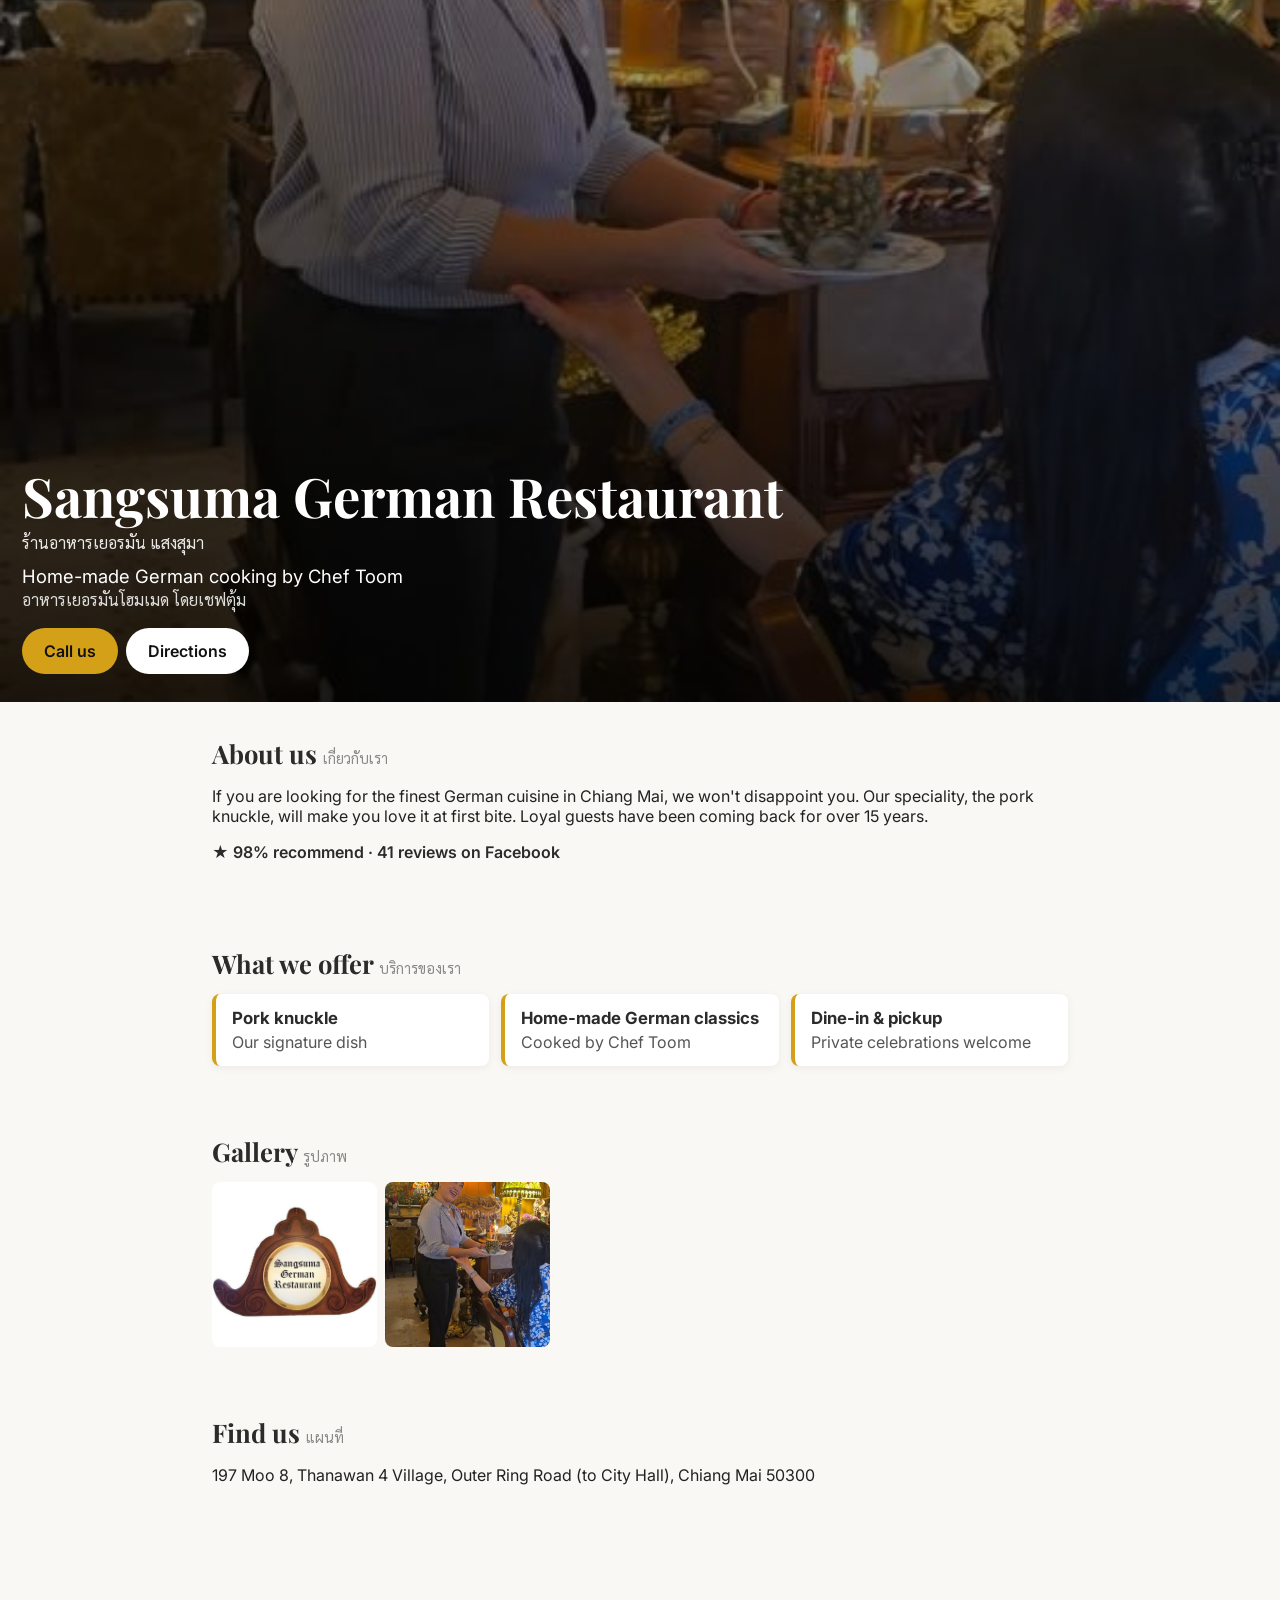
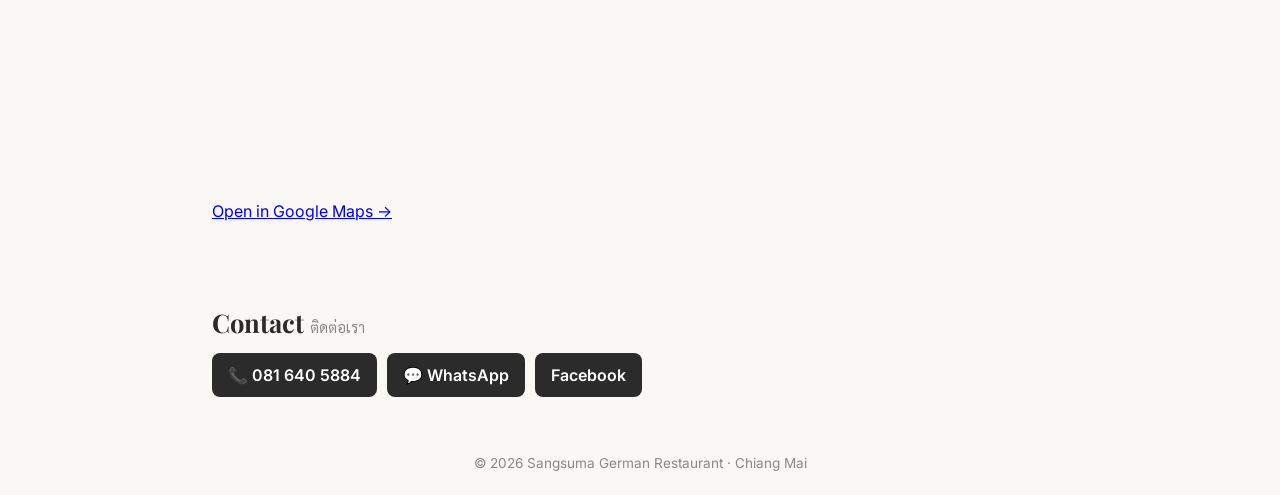
==== index.html @ 64b13a7c "Draft site" ====
<!doctype html><html lang="en"><head><meta charset="utf-8"><meta name="viewport" content="width=device-width,initial-scale=1">
<title>Sangsuma German Restaurant | Chiang Mai</title><meta name="description" content="Home-made German cooking by Chef Toom — 197 Moo 8, Thanawan 4 Village, Outer Ring Road (to City Hall), Chiang Mai 50300">
<meta property="og:title" content="Sangsuma German Restaurant"><meta property="og:description" content="Home-made German cooking by Chef Toom"><meta property="og:image" content="img/p0.jpg">
<link href="https://fonts.googleapis.com/css2?family=Playfair+Display:wght@700&family=Inter:wght@400;600&family=Sarabun&display=swap" rel="stylesheet">
<style>:root{--a:#2b2b2b;--b:#d4a017}*{box-sizing:border-box}body{margin:0;font-family:Inter,Sarabun,sans-serif;color:#222;background:#faf8f4;padding-bottom:70px}
.hero{min-height:78vh;display:flex;flex-direction:column;justify-content:flex-end;padding:28px 22px;color:#fff;background:linear-gradient(180deg,rgba(0,0,0,.35),rgba(0,0,0,.75)),url(img/p0.jpg) center/cover}
.hero h1{font-family:'Playfair Display',serif;font-size:2.3rem;margin:0 0 6px;line-height:1.1}.hero .th{font-family:Sarabun;opacity:.9;margin:0 0 12px}.hero .tag{font-size:1.15rem;margin:0}.hero .tagth{font-family:Sarabun;opacity:.85;margin:2px 0 18px}
.cta{display:inline-block;background:var(--b);color:#111;font-weight:600;padding:13px 22px;border-radius:30px;text-decoration:none;margin-right:8px}
section{padding:34px 22px;max-width:900px;margin:auto}h2{font-family:'Playfair Display',serif;color:var(--a);font-size:1.6rem;margin:0 0 14px}h2 small{font-family:Sarabun;font-size:.9rem;color:#888;font-weight:400}
.cards{display:grid;gap:12px;grid-template-columns:repeat(auto-fit,minmax(220px,1fr))}.card{background:#fff;border-left:4px solid var(--b);padding:14px 16px;border-radius:8px;box-shadow:0 2px 8px rgba(0,0,0,.06)}.card h3{margin:0 0 4px;font-size:1.05rem;color:var(--a)}.card p{margin:0;color:#555}
.gal{display:grid;grid-template-columns:repeat(auto-fill,minmax(150px,1fr));gap:8px}.gal img{width:100%;aspect-ratio:1;object-fit:cover;border-radius:8px}
.big{font-size:1.2rem;font-weight:600}.rating{color:var(--a);font-weight:600}blockquote{font-style:italic;border-left:3px solid var(--b);margin:14px 0;padding:4px 14px}cite{display:block;font-size:.85rem;color:#777}
.btns{display:flex;flex-wrap:wrap;gap:10px}.btn{background:var(--a);color:#fff;text-decoration:none;padding:12px 16px;border-radius:8px;font-weight:600;word-break:break-all}
iframe{width:100%;height:280px;border:0;border-radius:10px}footer{text-align:center;color:#888;font-size:.85rem;padding:24px}
.bar{position:fixed;bottom:0;left:0;right:0;display:flex;background:var(--a);z-index:9}.bar a{flex:1;text-align:center;color:#fff;text-decoration:none;padding:15px 4px;font-weight:600;border-right:1px solid rgba(255,255,255,.2)}
@media(min-width:800px){.bar{display:none}body{padding-bottom:0}.hero h1{font-size:3.4rem}}</style></head><body>
<header class="hero"><h1>Sangsuma German Restaurant</h1><p class="th">ร้านอาหารเยอรมัน แสงสุมา</p><p class="tag">Home-made German cooking by Chef Toom</p><p class="tagth">อาหารเยอรมันโฮมเมด โดยเชฟตุ้ม</p>
<div><a class="cta" href="tel:0816405884">Call us</a><a class="cta" style="background:#fff" href="https://www.google.com/maps/search/?api=1&query=Sangsuma%20German%20Restaurant%2C%20197%20Moo%208%2C%20Thanawan%204%20Village%2C%20Outer%20Ring%20Road%20%28to%20City%20Hall%29%2C%20Chiang%20Mai%2050300">Directions</a></div></header>
<section><h2>About us <small>เกี่ยวกับเรา</small></h2><p>If you are looking for the finest German cuisine in Chiang Mai, we won&#x27;t disappoint you. Our speciality, the pork knuckle, will make you love it at first bite. Loyal guests have been coming back for over 15 years.</p><p class="rating">★ 98% recommend · 41 reviews on Facebook</p></section>
<section><h2>What we offer <small>บริการของเรา</small></h2><div class="cards"><div class="card"><h3>Pork knuckle</h3><p>Our signature dish</p></div><div class="card"><h3>Home-made German classics</h3><p>Cooked by Chef Toom</p></div><div class="card"><h3>Dine-in &amp; pickup</h3><p>Private celebrations welcome</p></div></div></section>
<section><h2>Gallery <small>รูปภาพ</small></h2><div class="gal"><img src="img/og.jpg" alt="Sangsuma German Restaurant" loading="lazy"><img src="img/p0.jpg" alt="Sangsuma German Restaurant" loading="lazy"></div></section>

<section><h2>Find us <small>แผนที่</small></h2><p>197 Moo 8, Thanawan 4 Village, Outer Ring Road (to City Hall), Chiang Mai 50300</p><iframe loading="lazy" src="https://www.google.com/maps?q=Sangsuma%20German%20Restaurant%2C%20197%20Moo%208%2C%20Thanawan%204%20Village%2C%20Outer%20Ring%20Road%20%28to%20City%20Hall%29%2C%20Chiang%20Mai%2050300&output=embed"></iframe><p><a href="https://www.google.com/maps/search/?api=1&query=Sangsuma%20German%20Restaurant%2C%20197%20Moo%208%2C%20Thanawan%204%20Village%2C%20Outer%20Ring%20Road%20%28to%20City%20Hall%29%2C%20Chiang%20Mai%2050300">Open in Google Maps →</a></p></section>
<section><h2>Contact <small>ติดต่อเรา</small></h2><div class="btns"><a class="btn" href="tel:0816405884">📞 081 640 5884</a><a class="btn" href="https://wa.me/66816405884">💬 WhatsApp</a><a class="btn" href="https://www.facebook.com/478292445659558">Facebook</a></div></section>
<footer>© 2026 Sangsuma German Restaurant · Chiang Mai</footer>
<nav class="bar"><a href="tel:0816405884">📞 Call</a><a href="https://wa.me/66816405884">💬 WhatsApp</a><a href="https://www.google.com/maps/search/?api=1&query=Sangsuma%20German%20Restaurant%2C%20197%20Moo%208%2C%20Thanawan%204%20Village%2C%20Outer%20Ring%20Road%20%28to%20City%20Hall%29%2C%20Chiang%20Mai%2050300">📍 Map</a></nav></body></html>
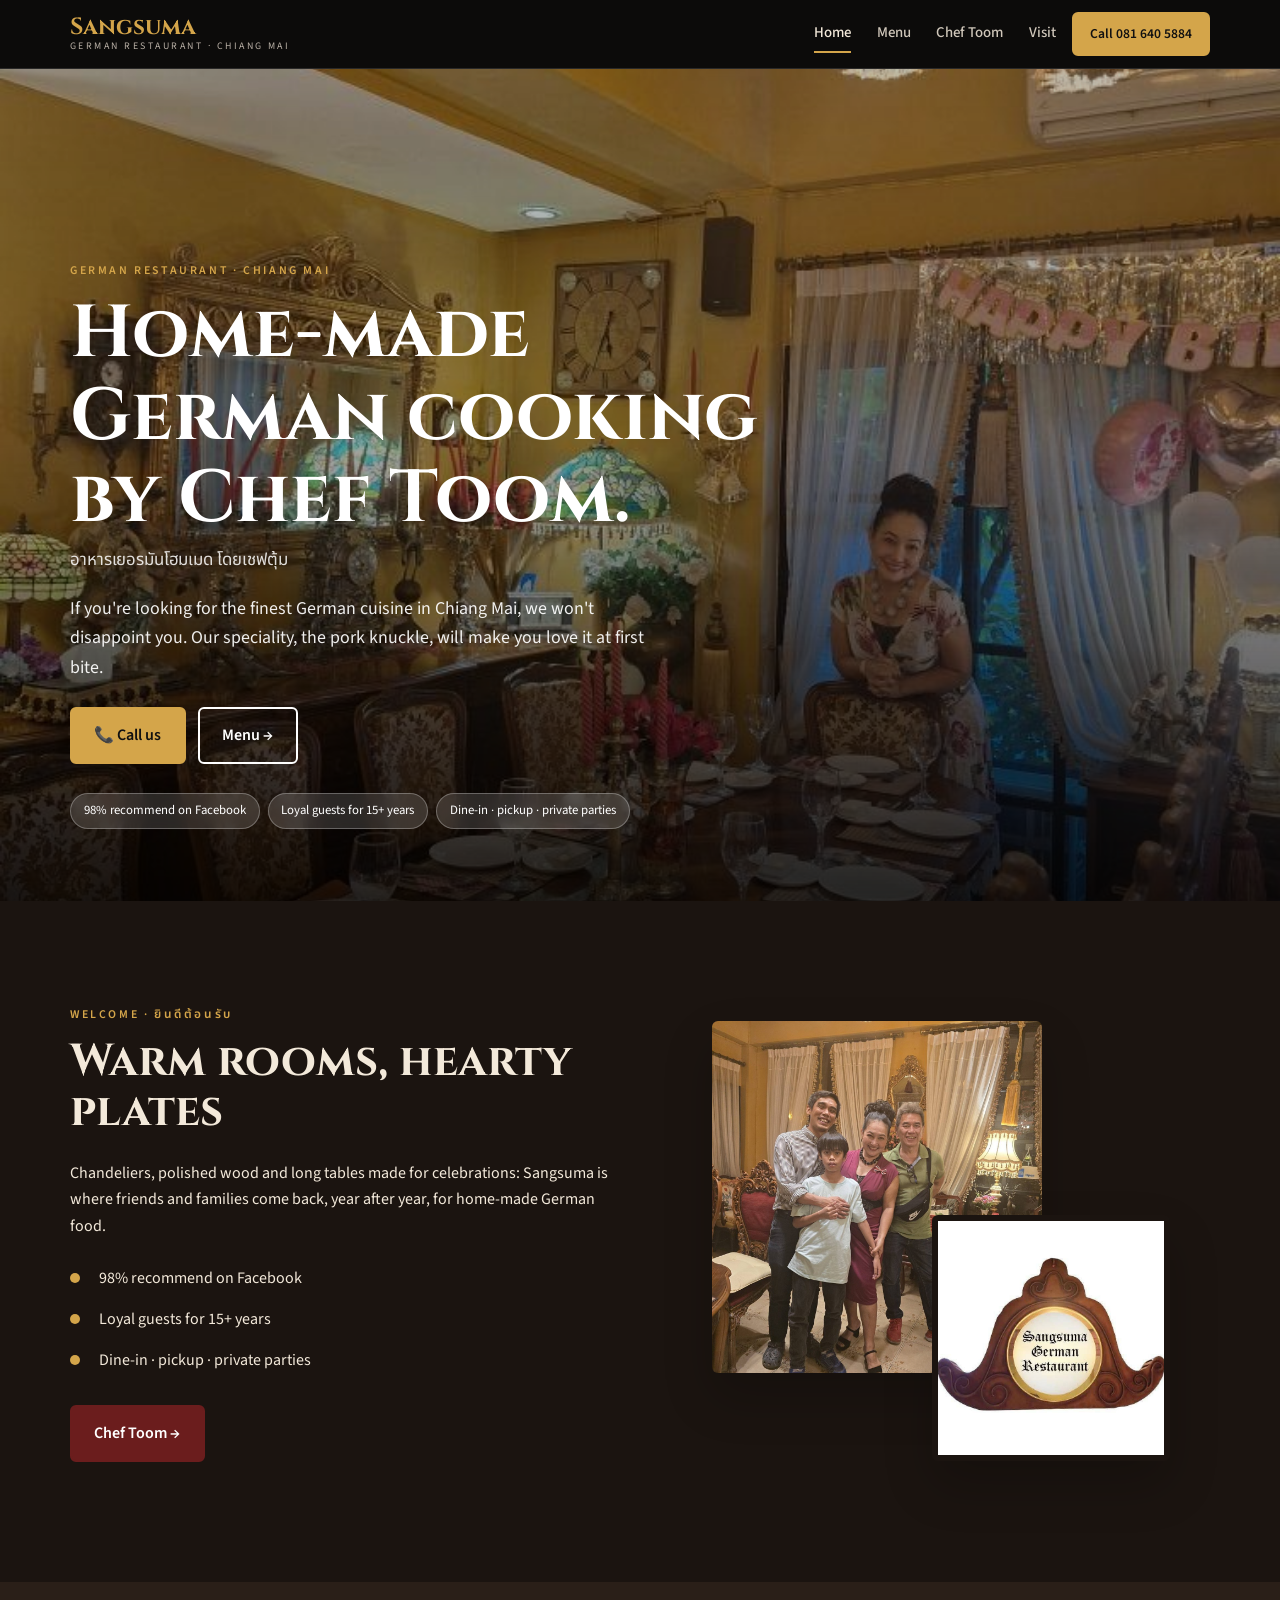
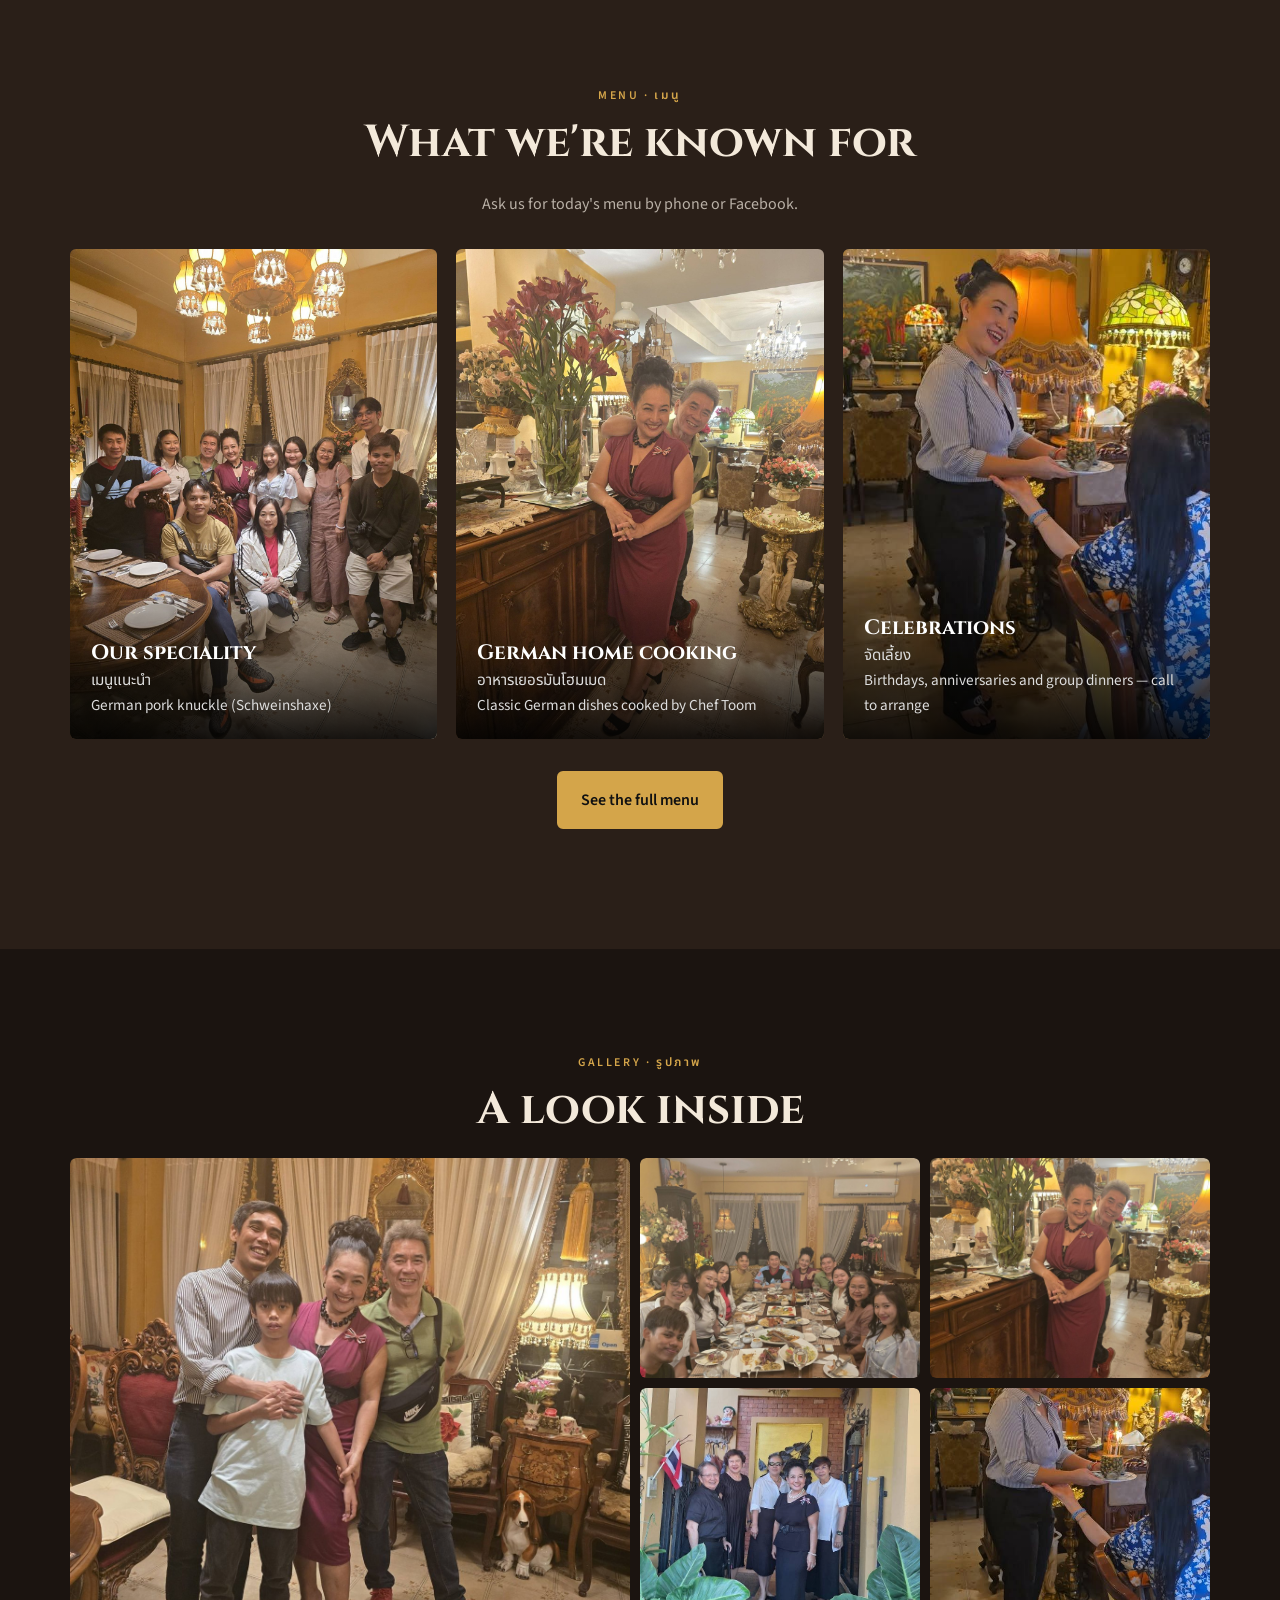
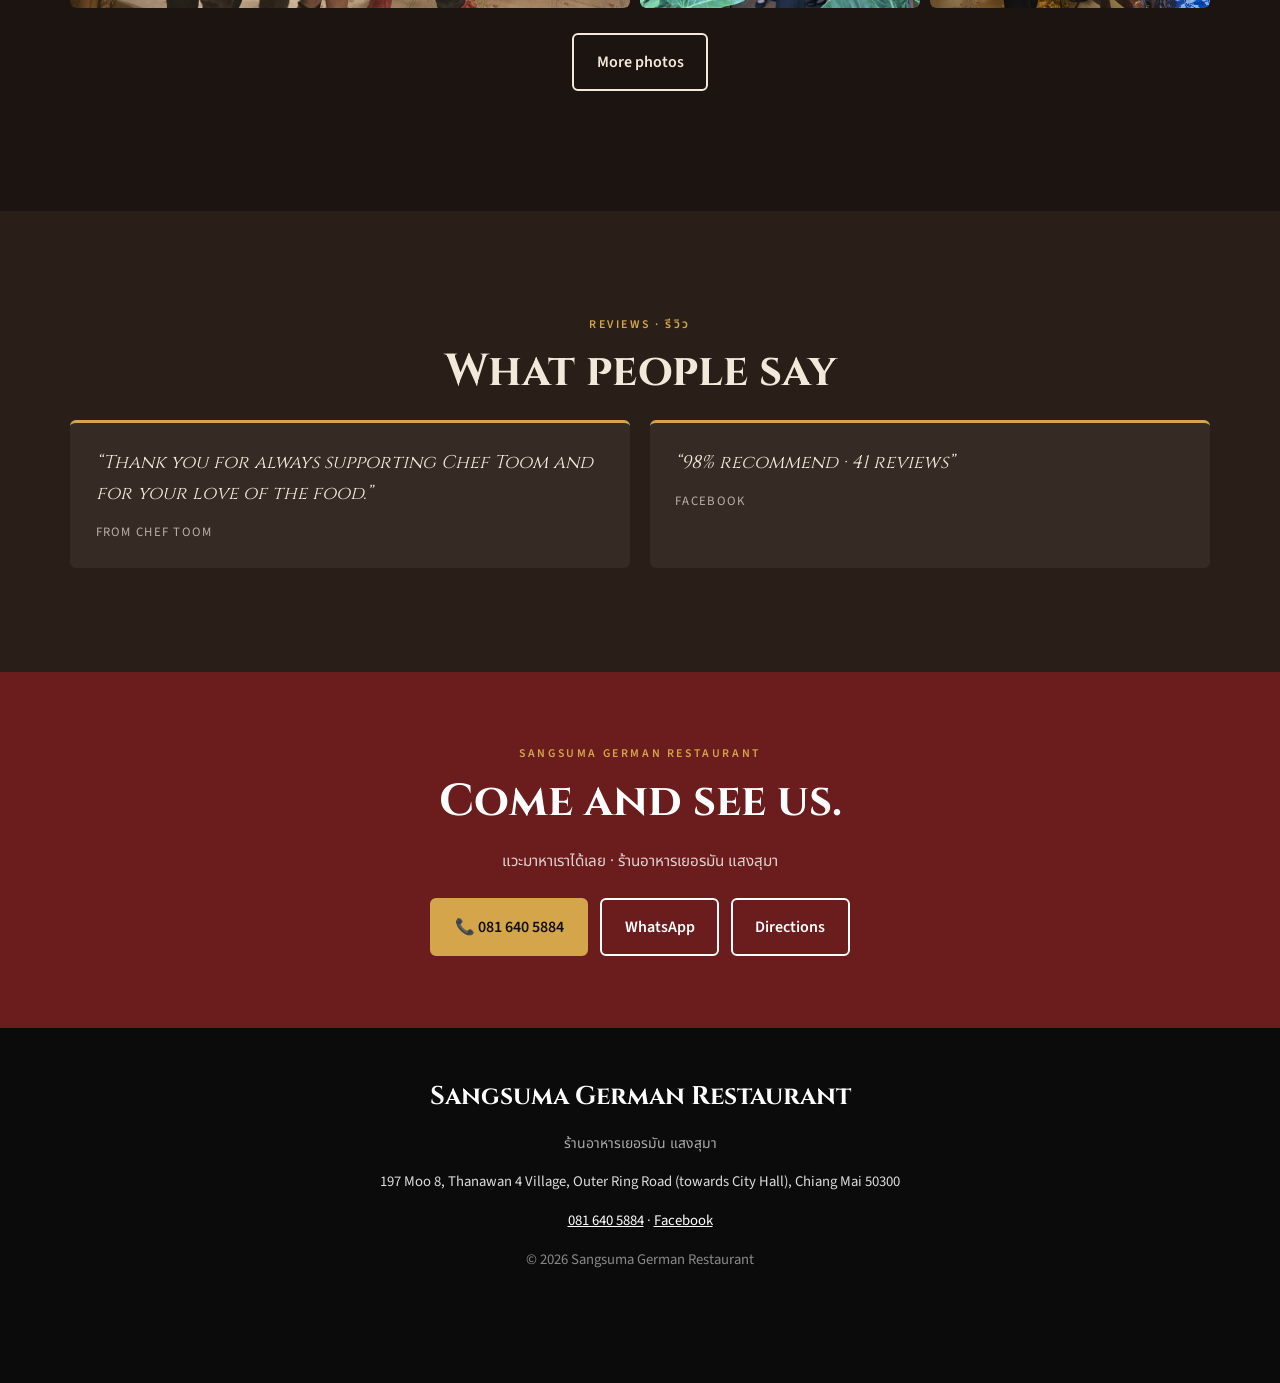
==== commit fe7c34c1: "v2: multi-page bespoke draft" ====
--- a/index.html
+++ b/index.html
@@ -1,26 +1,17 @@
 <!doctype html><html lang="en"><head><meta charset="utf-8"><meta name="viewport" content="width=device-width,initial-scale=1">
-<title>Sangsuma German Restaurant | Chiang Mai</title><meta name="description" content="Home-made German cooking by Chef Toom — 197 Moo 8, Thanawan 4 Village, Outer Ring Road (to City Hall), Chiang Mai 50300">
-<meta property="og:title" content="Sangsuma German Restaurant"><meta property="og:description" content="Home-made German cooking by Chef Toom"><meta property="og:image" content="img/p0.jpg">
-<link href="https://fonts.googleapis.com/css2?family=Playfair+Display:wght@700&family=Inter:wght@400;600&family=Sarabun&display=swap" rel="stylesheet">
-<style>:root{--a:#2b2b2b;--b:#d4a017}*{box-sizing:border-box}body{margin:0;font-family:Inter,Sarabun,sans-serif;color:#222;background:#faf8f4;padding-bottom:70px}
-.hero{min-height:78vh;display:flex;flex-direction:column;justify-content:flex-end;padding:28px 22px;color:#fff;background:linear-gradient(180deg,rgba(0,0,0,.35),rgba(0,0,0,.75)),url(img/p0.jpg) center/cover}
-.hero h1{font-family:'Playfair Display',serif;font-size:2.3rem;margin:0 0 6px;line-height:1.1}.hero .th{font-family:Sarabun;opacity:.9;margin:0 0 12px}.hero .tag{font-size:1.15rem;margin:0}.hero .tagth{font-family:Sarabun;opacity:.85;margin:2px 0 18px}
-.cta{display:inline-block;background:var(--b);color:#111;font-weight:600;padding:13px 22px;border-radius:30px;text-decoration:none;margin-right:8px}
-section{padding:34px 22px;max-width:900px;margin:auto}h2{font-family:'Playfair Display',serif;color:var(--a);font-size:1.6rem;margin:0 0 14px}h2 small{font-family:Sarabun;font-size:.9rem;color:#888;font-weight:400}
-.cards{display:grid;gap:12px;grid-template-columns:repeat(auto-fit,minmax(220px,1fr))}.card{background:#fff;border-left:4px solid var(--b);padding:14px 16px;border-radius:8px;box-shadow:0 2px 8px rgba(0,0,0,.06)}.card h3{margin:0 0 4px;font-size:1.05rem;color:var(--a)}.card p{margin:0;color:#555}
-.gal{display:grid;grid-template-columns:repeat(auto-fill,minmax(150px,1fr));gap:8px}.gal img{width:100%;aspect-ratio:1;object-fit:cover;border-radius:8px}
-.big{font-size:1.2rem;font-weight:600}.rating{color:var(--a);font-weight:600}blockquote{font-style:italic;border-left:3px solid var(--b);margin:14px 0;padding:4px 14px}cite{display:block;font-size:.85rem;color:#777}
-.btns{display:flex;flex-wrap:wrap;gap:10px}.btn{background:var(--a);color:#fff;text-decoration:none;padding:12px 16px;border-radius:8px;font-weight:600;word-break:break-all}
-iframe{width:100%;height:280px;border:0;border-radius:10px}footer{text-align:center;color:#888;font-size:.85rem;padding:24px}
-.bar{position:fixed;bottom:0;left:0;right:0;display:flex;background:var(--a);z-index:9}.bar a{flex:1;text-align:center;color:#fff;text-decoration:none;padding:15px 4px;font-weight:600;border-right:1px solid rgba(255,255,255,.2)}
-@media(min-width:800px){.bar{display:none}body{padding-bottom:0}.hero h1{font-size:3.4rem}}</style></head><body>
-<header class="hero"><h1>Sangsuma German Restaurant</h1><p class="th">ร้านอาหารเยอรมัน แสงสุมา</p><p class="tag">Home-made German cooking by Chef Toom</p><p class="tagth">อาหารเยอรมันโฮมเมด โดยเชฟตุ้ม</p>
-<div><a class="cta" href="tel:0816405884">Call us</a><a class="cta" style="background:#fff" href="https://www.google.com/maps/search/?api=1&query=Sangsuma%20German%20Restaurant%2C%20197%20Moo%208%2C%20Thanawan%204%20Village%2C%20Outer%20Ring%20Road%20%28to%20City%20Hall%29%2C%20Chiang%20Mai%2050300">Directions</a></div></header>
-<section><h2>About us <small>เกี่ยวกับเรา</small></h2><p>If you are looking for the finest German cuisine in Chiang Mai, we won&#x27;t disappoint you. Our speciality, the pork knuckle, will make you love it at first bite. Loyal guests have been coming back for over 15 years.</p><p class="rating">★ 98% recommend · 41 reviews on Facebook</p></section>
-<section><h2>What we offer <small>บริการของเรา</small></h2><div class="cards"><div class="card"><h3>Pork knuckle</h3><p>Our signature dish</p></div><div class="card"><h3>Home-made German classics</h3><p>Cooked by Chef Toom</p></div><div class="card"><h3>Dine-in &amp; pickup</h3><p>Private celebrations welcome</p></div></div></section>
-<section><h2>Gallery <small>รูปภาพ</small></h2><div class="gal"><img src="img/og.jpg" alt="Sangsuma German Restaurant" loading="lazy"><img src="img/p0.jpg" alt="Sangsuma German Restaurant" loading="lazy"></div></section>
-
-<section><h2>Find us <small>แผนที่</small></h2><p>197 Moo 8, Thanawan 4 Village, Outer Ring Road (to City Hall), Chiang Mai 50300</p><iframe loading="lazy" src="https://www.google.com/maps?q=Sangsuma%20German%20Restaurant%2C%20197%20Moo%208%2C%20Thanawan%204%20Village%2C%20Outer%20Ring%20Road%20%28to%20City%20Hall%29%2C%20Chiang%20Mai%2050300&output=embed"></iframe><p><a href="https://www.google.com/maps/search/?api=1&query=Sangsuma%20German%20Restaurant%2C%20197%20Moo%208%2C%20Thanawan%204%20Village%2C%20Outer%20Ring%20Road%20%28to%20City%20Hall%29%2C%20Chiang%20Mai%2050300">Open in Google Maps →</a></p></section>
-<section><h2>Contact <small>ติดต่อเรา</small></h2><div class="btns"><a class="btn" href="tel:0816405884">📞 081 640 5884</a><a class="btn" href="https://wa.me/66816405884">💬 WhatsApp</a><a class="btn" href="https://www.facebook.com/478292445659558">Facebook</a></div></section>
-<footer>© 2026 Sangsuma German Restaurant · Chiang Mai</footer>
-<nav class="bar"><a href="tel:0816405884">📞 Call</a><a href="https://wa.me/66816405884">💬 WhatsApp</a><a href="https://www.google.com/maps/search/?api=1&query=Sangsuma%20German%20Restaurant%2C%20197%20Moo%208%2C%20Thanawan%204%20Village%2C%20Outer%20Ring%20Road%20%28to%20City%20Hall%29%2C%20Chiang%20Mai%2050300">📍 Map</a></nav></body></html>+<title>Sangsuma German Restaurant | German Restaurant · Chiang Mai</title><meta name="description" content="If you&#x27;re looking for the finest German cuisine in Chiang Mai, we won&#x27;t disappoint you. Our speciality, the pork knuckle, will make you love it at first bite."><meta name="theme-color" content="#6b1d1d">
+<meta property="og:title" content="Sangsuma German Restaurant"><meta property="og:description" content="If you&#x27;re looking for the finest German cuisine in Chiang Mai, we won&#x27;t disappoint you. Our speciality, the pork knuckle, will make you love it at first bite."><meta property="og:image" content="assets/images/00.jpg">
+<link rel="preconnect" href="https://fonts.googleapis.com"><link rel="preconnect" href="https://fonts.gstatic.com" crossorigin>
+<link href="https://fonts.googleapis.com/css2?family=Cinzel:wght@400;600;700&family=Source+Sans+3:wght@300;400;500;600;700&family=Noto+Sans+Thai:wght@400;500&display=swap" rel="stylesheet"><link rel="stylesheet" href="css/styles.css"></head><body>
+<header class="nav"><div class="wrap nav-in"><a class="brand" href="index.html"><b>Sangsuma</b><small>German Restaurant · Chiang Mai</small></a>
+<nav class="links" id="links"><a href="index.html" class=on>Home</a><a href="menu.html">Menu</a><a href="about.html">Chef Toom</a><a href="visit.html">Visit</a></nav><a class="btn sm" href="tel:0816405884">Call 081 640 5884</a><button class="burger" id="burger" aria-label="Menu"><span></span><span></span><span></span></button></div></header><section class="hero"><img class="bgimg" src="assets/images/00.jpg" alt="Our dining room"><div class="shade"></div><div class="wrap"><div class="hero-in rv"><p class="eyebrow">German Restaurant · Chiang Mai</p><h1>Home-made German cooking<br>by Chef Toom.</h1><p class="th">อาหารเยอรมันโฮมเมด โดยเชฟตุ้ม</p><p class="lead">If you&#x27;re looking for the finest German cuisine in Chiang Mai, we won&#x27;t disappoint you. Our speciality, the pork knuckle, will make you love it at first bite.</p><div class="cta"><a class="btn" href="tel:0816405884">📞 Call us</a><a class="btn ghost" style="color:#fff" href="menu.html">Menu →</a></div><div class="badges"><span>98% recommend on Facebook</span><span>Loyal guests for 15+ years</span><span>Dine-in · pickup · private parties</span></div></div></div></section>
+<section class="s"><div class="wrap two"><div class="rv"><p class="eyebrow">Welcome · ยินดีต้อนรับ</p><h2>Warm rooms, hearty plates</h2><p>Chandeliers, polished wood and long tables made for celebrations: Sangsuma is where friends and families come back, year after year, for home-made German food.</p><ul class="ticks"><li>98% recommend on Facebook</li><li>Loyal guests for 15+ years</li><li>Dine-in · pickup · private parties</li></ul><p style="margin-top:1.5rem"><a class="btn alt" href="about.html">Chef Toom →</a></p></div>
+<figure class="stack rv"><img class="a1" src="assets/images/02.jpg" alt="Celebration dinner" loading="lazy"><img class="a2" src="assets/images/01.jpg" alt="Sangsuma" loading="lazy"></figure></div></section>
+<section class="s alt"><div class="wrap"><p class="eyebrow center">Menu · เมนู</p><h2 class="center">What we're known for</h2><p class="center sub">Ask us for today&#x27;s menu by phone or Facebook.</p><div class="feats ov"><article class="feat rv"><img src="assets/images/03.jpg" alt="Our speciality" loading="lazy"><div><h3>Our speciality</h3><p class="th">เมนูแนะนำ</p><p>German pork knuckle (Schweinshaxe)</p></div></article><article class="feat rv"><img src="assets/images/05.jpg" alt="German home cooking" loading="lazy"><div><h3>German home cooking</h3><p class="th">อาหารเยอรมันโฮมเมด</p><p>Classic German dishes cooked by Chef Toom</p></div></article><article class="feat rv"><img src="assets/images/07.jpg" alt="Celebrations" loading="lazy"><div><h3>Celebrations</h3><p class="th">จัดเลี้ยง</p><p>Birthdays, anniversaries and group dinners — call to arrange</p></div></article></div><p class="center" style="margin-top:2rem"><a class="btn" href="menu.html">See the full menu</a></p></div></section>
+<section class="s"><div class="wrap"><p class="eyebrow center">Gallery · รูปภาพ</p><h2 class="center">A look inside</h2><div class="strip rv"><a href="assets/images/02.jpg" data-lb="Celebration dinner"><img src="assets/images/02.jpg" alt="Celebration dinner" loading="lazy"></a><a href="assets/images/04.jpg" data-lb="Long-table dinner"><img src="assets/images/04.jpg" alt="Long-table dinner" loading="lazy"></a><a href="assets/images/05.jpg" data-lb="Evening guests"><img src="assets/images/05.jpg" alt="Evening guests" loading="lazy"></a><a href="assets/images/06.jpg" data-lb="The team at our door"><img src="assets/images/06.jpg" alt="The team at our door" loading="lazy"></a><a href="assets/images/07.jpg" data-lb="Chef Toom welcoming guests"><img src="assets/images/07.jpg" alt="Chef Toom welcoming guests" loading="lazy"></a></div><p class="center" style="margin-top:1.6rem"><a class="btn ghost" href="about.html#gallery">More photos</a></p></div></section>
+<section class="s alt"><div class="wrap"><p class="eyebrow center">Reviews · รีวิว</p><h2 class="center">What people say</h2><div class="quotes"><blockquote class="rv">“Thank you for always supporting Chef Toom and for your love of the food.”<cite>From Chef Toom</cite></blockquote><blockquote class="rv">“98% recommend · 41 reviews”<cite>Facebook</cite></blockquote></div></div></section><section class="band"><div class="wrap rv"><p class="eyebrow" style="color:var(--b)">Sangsuma German Restaurant</p><h2>Come and see us.</h2><p class="th">แวะมาหาเราได้เลย · ร้านอาหารเยอรมัน แสงสุมา</p>
+<div class="cta"><a class="btn" href="tel:0816405884">📞 081 640 5884</a><a class="btn ghost" style="color:#fff" href="https://wa.me/66816405884">WhatsApp</a><a class="btn ghost" style="color:#fff" href="https://www.google.com/maps/search/?api=1&query=Sangsuma%20German%20Restaurant%2C%20197%20Moo%208%2C%20Thanawan%204%20Village%2C%20Outer%20Ring%20Road%20%28towards%20City%20Hall%29%2C%20Chiang%20Mai%2050300">Directions</a></div></div></section>
+<footer class="foot"><div class="wrap"><b>Sangsuma German Restaurant</b><p class="th">ร้านอาหารเยอรมัน แสงสุมา</p><p>197 Moo 8, Thanawan 4 Village, Outer Ring Road (towards City Hall), Chiang Mai 50300</p>
+<p><a href="tel:0816405884">081 640 5884</a> · <a href="https://www.facebook.com/478292445659558">Facebook</a></p><p style="opacity:.6">© 2026 Sangsuma German Restaurant</p></div></footer>
+<div class="mbar"><a href="tel:0816405884">📞 Call</a><a href="https://wa.me/66816405884">💬 WhatsApp</a><a href="https://www.google.com/maps/search/?api=1&query=Sangsuma%20German%20Restaurant%2C%20197%20Moo%208%2C%20Thanawan%204%20Village%2C%20Outer%20Ring%20Road%20%28towards%20City%20Hall%29%2C%20Chiang%20Mai%2050300">📍 Map</a></div>
+<div class="lb" id="lb"><button aria-label="Close">×</button><img alt=""><p></p></div><script src="js/main.js"></script></body></html>
--- a/css/styles.css
+++ b/css/styles.css
@@ -0,0 +1,38 @@
+
+:root{--bg:#1b1410;--fg:#f3e9da;--a:#6b1d1d;--b:#d4a54a;--c:#2a1f18;--r:6px;--f1:'Cinzel',serif;--f2:'Source Sans 3',system-ui,sans-serif;--mut:#b9b0a6;--card:#ffffff0d}
+*{box-sizing:border-box}html{scroll-behavior:smooth}body{margin:0;background:var(--bg);color:var(--fg);font-family:var(--f2),'Noto Sans Thai',sans-serif;line-height:1.65;-webkit-font-smoothing:antialiased}
+img{max-width:100%;display:block}a{color:inherit}.wrap{width:min(100% - 2.5rem,1140px);margin:auto}
+h1,h2,h3{font-family:var(--f1);line-height:1.12;margin:0 0 .5em;}h2{font-size:clamp(1.8rem,4vw,2.8rem)}h3{font-size:1.3rem}
+.th{font-family:'Noto Sans Thai',var(--f2);color:var(--mut);font-size:.95em}.eyebrow{text-transform:uppercase;letter-spacing:.22em;font-size:.74rem;font-weight:600;color:var(--b);margin:0 0 .8rem}.center{text-align:center}.sub{color:var(--mut);max-width:640px}.center.sub{margin:0 auto 2rem}
+.nav{position:sticky;top:0;z-index:40;background:rgba(10,10,10,.82);backdrop-filter:blur(12px);border-bottom:1px solid rgba(255,255,255,.12)}.nav-in{display:flex;align-items:center;gap:1rem;height:68px}
+.brand{text-decoration:none;display:flex;flex-direction:column;line-height:1;margin-right:auto}.brand b{font-family:var(--f1);font-size:1.45rem;color:var(--b);}.brand small{font-size:.62rem;letter-spacing:.25em;text-transform:uppercase;color:var(--mut);margin-top:3px}
+.links{display:flex;gap:1.6rem}.links a{text-decoration:none;font-weight:500;font-size:.93rem;opacity:.85;padding:6px 0;border-bottom:2px solid transparent}.links a:hover,.links a.on{opacity:1;border-color:var(--b)}
+.btn{display:inline-flex;align-items:center;gap:.4rem;text-decoration:none;font-weight:600;padding:.85rem 1.4rem;border-radius:var(--r);background:var(--b);color:#111;border:2px solid var(--b);transition:.25s}.btn:hover{transform:translateY(-2px);filter:brightness(1.07)}.btn.ghost{background:transparent;color:inherit;border-color:currentColor}.btn.sm{padding:.55rem 1rem;font-size:.85rem}.btn.alt{background:var(--a);border-color:var(--a);color:#fff}
+.burger{display:none;background:none;border:0;width:40px;height:40px;cursor:pointer;color:inherit}.burger span{display:block;height:2px;background:currentColor;margin:7px 6px;transition:.3s}
+@media(max-width:860px){.links{position:fixed;inset:68px 0 auto 0;flex-direction:column;gap:0;background:var(--bg);padding:.5rem 1.25rem 1.25rem;transform:translateY(-140%);transition:.35s;box-shadow:0 20px 40px rgba(0,0,0,.2)}.links.open{transform:none}.links a{padding:14px 0;border-bottom:1px solid rgba(255,255,255,.12);font-size:1.05rem}.burger{display:block}.nav .btn.sm{display:none}}
+.hero{position:relative;color:#fff;overflow:hidden}.hero .bgimg{position:absolute;inset:0;width:100%;height:100%;object-fit:cover;animation:kb 18s ease-out both}@keyframes kb{from{transform:scale(1.12)}to{transform:scale(1)}}
+.hero .shade{position:absolute;inset:0;background:linear-gradient(180deg,rgba(0,0,0,.25) 0%,rgba(0,0,0,.35) 45%,rgba(0,0,0,.82) 100%)}.hero-in{position:relative;padding:clamp(7rem,22vh,12rem) 0 4.5rem;max-width:760px}.hero:not(.split):not(.framed){min-height:clamp(560px,88vh,820px);display:flex;align-items:flex-end}.hero h1{font-size:clamp(2.4rem,7vw,4.6rem);margin-bottom:.4rem}.hero .lead{font-size:1.12rem;opacity:.92;max-width:600px}.hero .th{color:rgba(255,255,255,.85);font-size:1.05rem;margin:.2rem 0 1.2rem}
+.cta{display:flex;flex-wrap:wrap;gap:.75rem;margin-top:1.5rem}.badges{display:flex;flex-wrap:wrap;gap:.5rem;margin-top:1.8rem}.badges span{font-size:.8rem;padding:.4rem .8rem;border-radius:99px;background:rgba(255,255,255,.14);border:1px solid rgba(255,255,255,.28);backdrop-filter:blur(6px)}
+.hero.split{color:var(--fg);background:var(--c)}.hero.split .grid2{display:grid;grid-template-columns:1.05fr 1fr;align-items:center;gap:3rem;min-height:clamp(560px,82vh,760px);padding:3rem 0}.hero.split .hero-in{padding:0}.hero.split .th{color:var(--mut)}.hero.split .badges span{background:var(--bg);border-color:rgba(255,255,255,.12);color:var(--fg)}
+.hero.split .pic{position:relative;height:clamp(420px,70vh,620px)}.hero.split .pic img{position:absolute;object-fit:cover;border-radius:var(--r);box-shadow:0 30px 60px rgba(0,0,0,.18)}.hero.split .pic .p1{inset:0 18% 12% 0;width:82%;height:88%}.hero.split .pic .p2{right:0;bottom:0;width:46%;height:46%;border:6px solid var(--c)}
+.hero.framed{background:var(--a);padding:1.2rem}.hero.framed .frame{position:relative;border:1px solid var(--b);min-height:clamp(560px,86vh,820px);display:flex;align-items:flex-end;overflow:hidden}.hero.framed .hero-in{padding:6rem 2rem 3.5rem}
+@media(max-width:860px){.hero.split .grid2{grid-template-columns:1fr;gap:2rem;min-height:0;padding:2rem 0 3rem}.hero.split .pic{min-height:340px;order:-1}.hero.framed{padding:.6rem}.hero.framed .hero-in{padding:5rem 1.2rem 2.5rem}}
+section.s{padding:clamp(4rem,9vw,6.5rem) 0}.alt{background:var(--c)}.two{display:grid;grid-template-columns:1fr 1fr;gap:clamp(2rem,5vw,4.5rem);align-items:center}.feats.ov .feat{position:relative;aspect-ratio:3/4;box-shadow:none}.feats.ov .feat img{position:absolute;inset:0;height:100%;aspect-ratio:auto}.feats.ov .feat div{position:absolute;inset:auto 0 0 0;padding:4rem 1.3rem 1.3rem;background:linear-gradient(transparent,rgba(0,0,0,.88));color:#fff}.feats.ov .feat p{color:#ddd}
+@media(max-width:860px){.feats.ov .feat{aspect-ratio:4/3}.two{grid-template-columns:1fr}}
+.stack{position:relative;min-height:440px}.stack img{position:absolute;object-fit:cover;border-radius:var(--r);box-shadow:0 24px 50px rgba(0,0,0,.2)}.stack .a1{left:0;top:0;width:72%;height:80%}.stack .a2{right:0;bottom:0;width:52%;height:56%;border:6px solid var(--bg)}
+.ticks{list-style:none;padding:0;margin:1.2rem 0 0}.ticks li{padding:.45rem 0 .45rem 1.8rem;position:relative}.ticks li:before{content:'';position:absolute;left:0;top:.95rem;width:10px;height:10px;border-radius:50%;background:var(--b)}
+.feats{display:grid;grid-template-columns:repeat(auto-fit,minmax(240px,1fr));gap:1.2rem}.feat{background:var(--card);border-radius:var(--r);overflow:hidden;box-shadow:0 10px 30px rgba(0,0,0,.08);transition:.3s}.feat:hover{transform:translateY(-5px)}.feat img{width:100%;aspect-ratio:4/3;object-fit:cover}.feat div{padding:1.1rem 1.25rem 1.3rem}.feat p{margin:0;color:var(--mut);font-size:.95rem}.feat h3{margin-bottom:.15rem}
+.strip{display:grid;grid-template-columns:2fr 1fr 1fr;grid-auto-rows:220px;gap:10px}.strip a:first-child{grid-row:span 2}.strip img{width:100%;height:100%;object-fit:cover;border-radius:var(--r);transition:.4s}.strip a{overflow:hidden;border-radius:var(--r)}.strip a:hover img{transform:scale(1.06)}@media(max-width:700px){.strip{grid-template-columns:1fr 1fr;grid-auto-rows:150px}}
+.quotes{display:grid;grid-template-columns:repeat(auto-fit,minmax(260px,1fr));gap:1.2rem}.quotes blockquote{margin:0;padding:1.6rem;background:var(--card);border-radius:var(--r);border-top:3px solid var(--b);font-family:var(--f1);font-size:1.15rem;font-style:italic}.quotes cite{display:block;margin-top:.8rem;font-family:var(--f2);font-style:normal;font-size:.8rem;color:var(--mut);letter-spacing:.1em;text-transform:uppercase}
+.band{background:var(--a);color:#fff;text-align:center;padding:4.5rem 0}.band h2{color:#fff}.band .th{color:rgba(255,255,255,.8)}.band .cta{justify-content:center}
+.phero{position:relative;color:#fff;padding:9rem 0 3.5rem;overflow:hidden}.phero img{position:absolute;inset:0;width:100%;height:100%;object-fit:cover}.phero .shade{position:absolute;inset:0;background:linear-gradient(180deg,rgba(0,0,0,.25) 0%,rgba(0,0,0,.35) 45%,rgba(0,0,0,.82) 100%)}.phero .wrap{position:relative}.phero h1{font-size:clamp(2.2rem,6vw,3.8rem)}.phero .th{color:rgba(255,255,255,.85)}
+.menu{display:grid;grid-template-columns:repeat(auto-fit,minmax(300px,1fr));gap:1.4rem}.mcard{background:var(--card);padding:1.8rem;border-radius:var(--r);box-shadow:0 8px 24px rgba(0,0,0,.06);border-left:4px solid var(--b)}.mcard h3{margin:0}.mcard .th{margin:0 0 .8rem}.mcard ul{list-style:none;padding:0;margin:0}.mcard li{padding:.55rem 0;border-bottom:1px dashed rgba(255,255,255,.12)}.mcard li:last-child{border:0}
+.note{font-size:.9rem;color:var(--mut);text-align:center;margin-top:2rem}
+.gal{columns:3 260px;column-gap:10px}.gal a{display:block;margin-bottom:10px;border-radius:var(--r);overflow:hidden;break-inside:avoid}.gal img{width:100%;transition:.4s}.gal a:hover img{transform:scale(1.04)}
+.lb{position:fixed;inset:0;background:rgba(0,0,0,.92);display:none;align-items:center;justify-content:center;z-index:99;padding:1rem}.lb.on{display:flex}.lb img{max-height:86vh;max-width:94vw;border-radius:6px}.lb p{position:absolute;bottom:1.2rem;color:#fff;width:100%;text-align:center}.lb button{position:absolute;top:1rem;right:1rem;background:none;border:0;color:#fff;font-size:2.2rem;cursor:pointer}
+dl.info{display:grid;grid-template-columns:auto 1fr;gap:.7rem 1.4rem;margin:1.4rem 0}dl.info dt{font-weight:700;color:var(--b);text-transform:uppercase;font-size:.75rem;letter-spacing:.15em;padding-top:.3rem}dl.info dd{margin:0}dl.info a{color:inherit;font-weight:600}
+.hours{width:100%;border-collapse:collapse;margin:1rem 0}.hours td{padding:.7rem 0;border-bottom:1px solid rgba(255,255,255,.12)}.hours td:last-child{text-align:right;font-weight:600}
+.map iframe{width:100%;height:420px;border:0;border-radius:var(--r);filter:grayscale(.3) invert(.9) hue-rotate(180deg)}
+.foot{background:#0b0b0b;color:#ddd;padding:3rem 0 6rem;text-align:center;font-size:.92rem}.foot b{font-family:var(--f1);font-size:1.6rem;color:#fff;}.foot a{color:#fff}.foot .th{color:#aaa}
+.mbar{position:fixed;left:0;right:0;bottom:0;display:none;z-index:50;background:var(--a);box-shadow:0 -6px 20px rgba(0,0,0,.2)}.mbar a{flex:1;text-align:center;color:#fff;text-decoration:none;font-weight:600;padding:14px 4px;font-size:.92rem}.mbar a+a{border-left:1px solid rgba(255,255,255,.18)}@media(max-width:860px){.mbar{display:flex}}
+.rv{opacity:0;transform:translateY(26px);transition:opacity .8s ease,transform .8s ease}.rv.in{opacity:1;transform:none}
